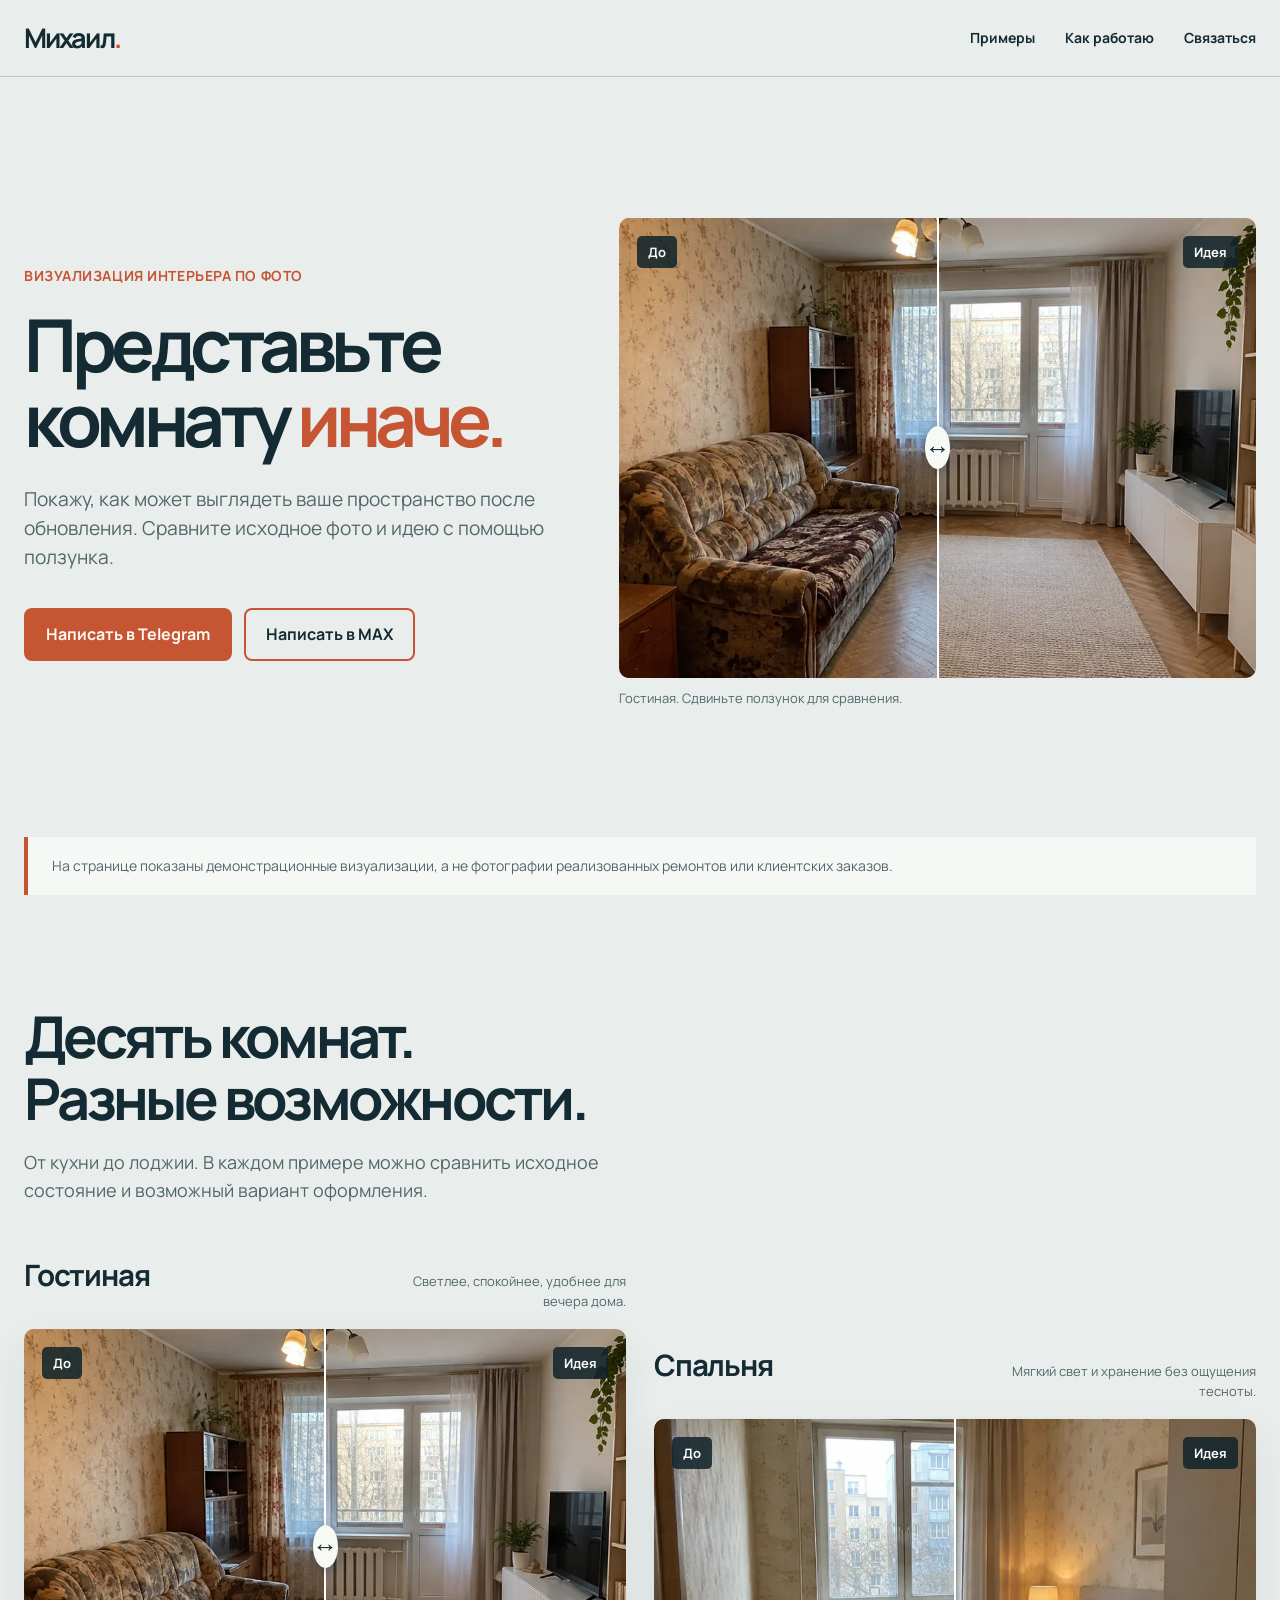
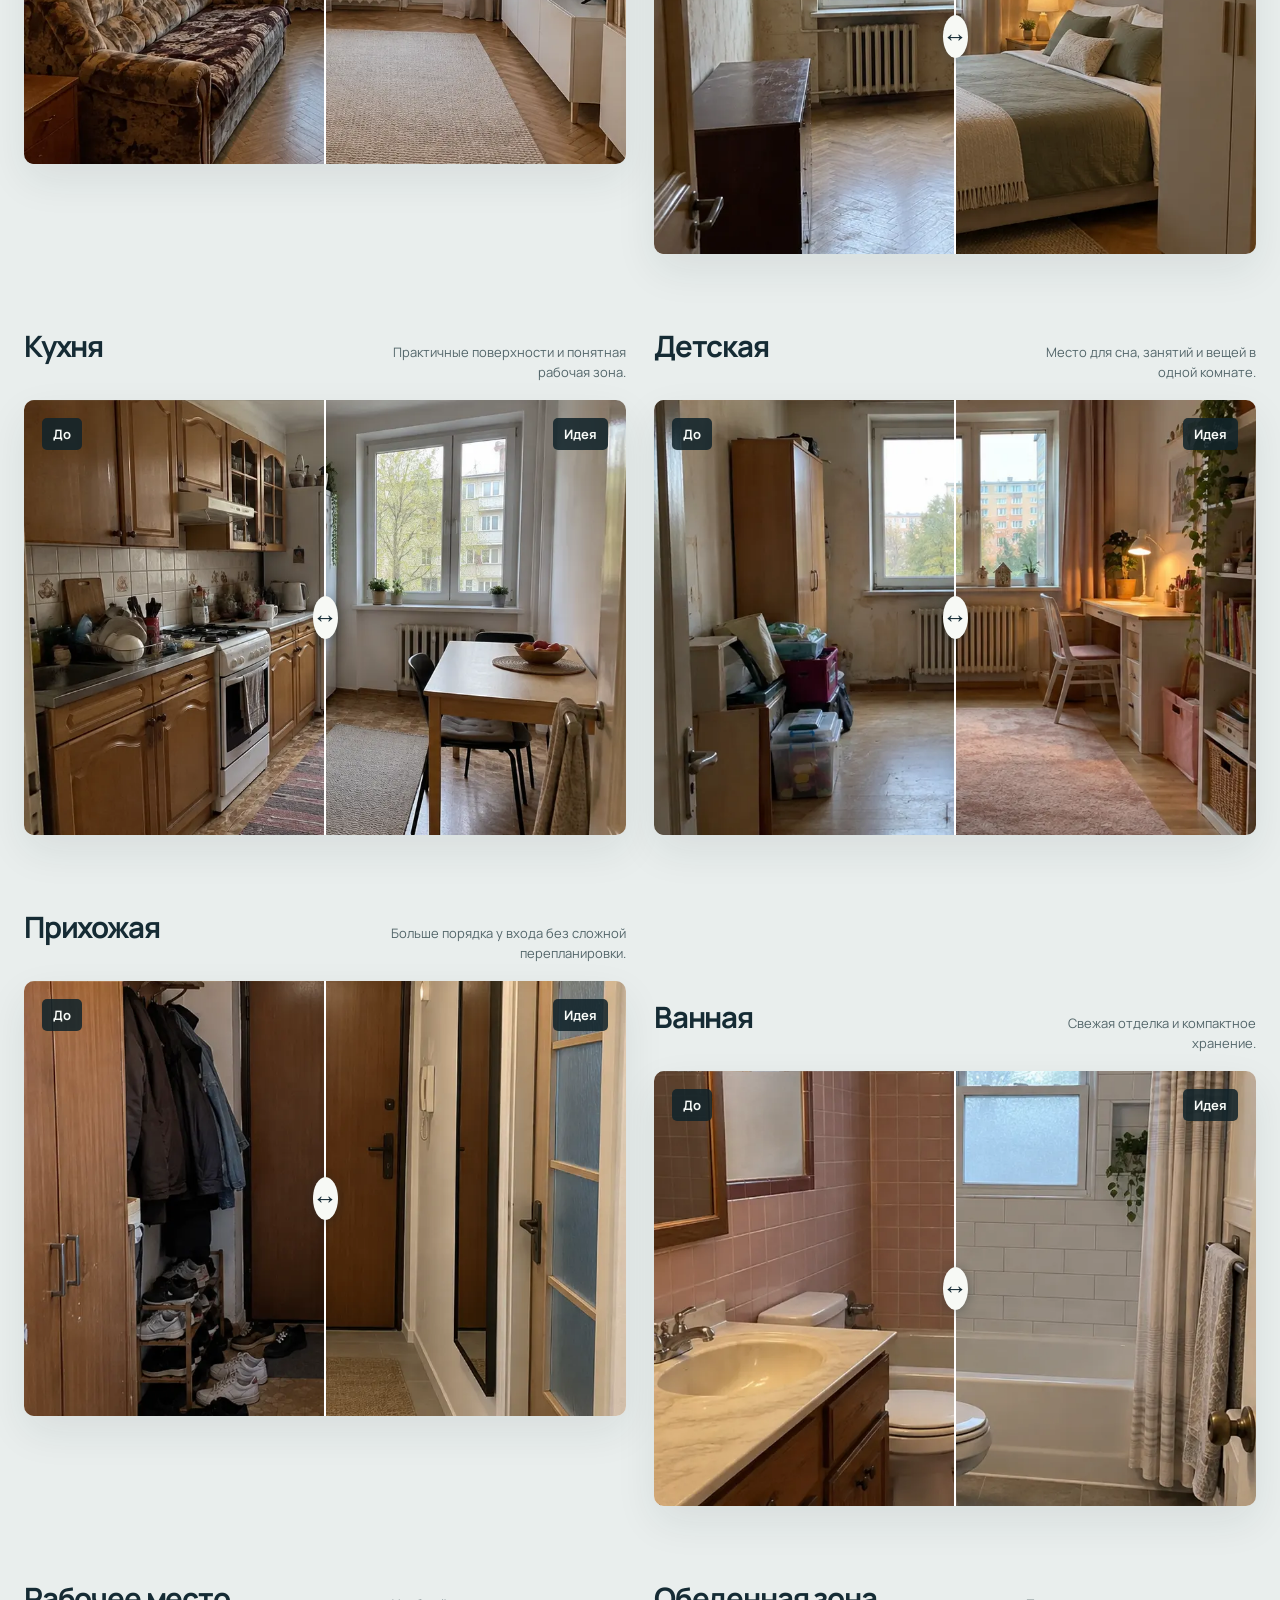
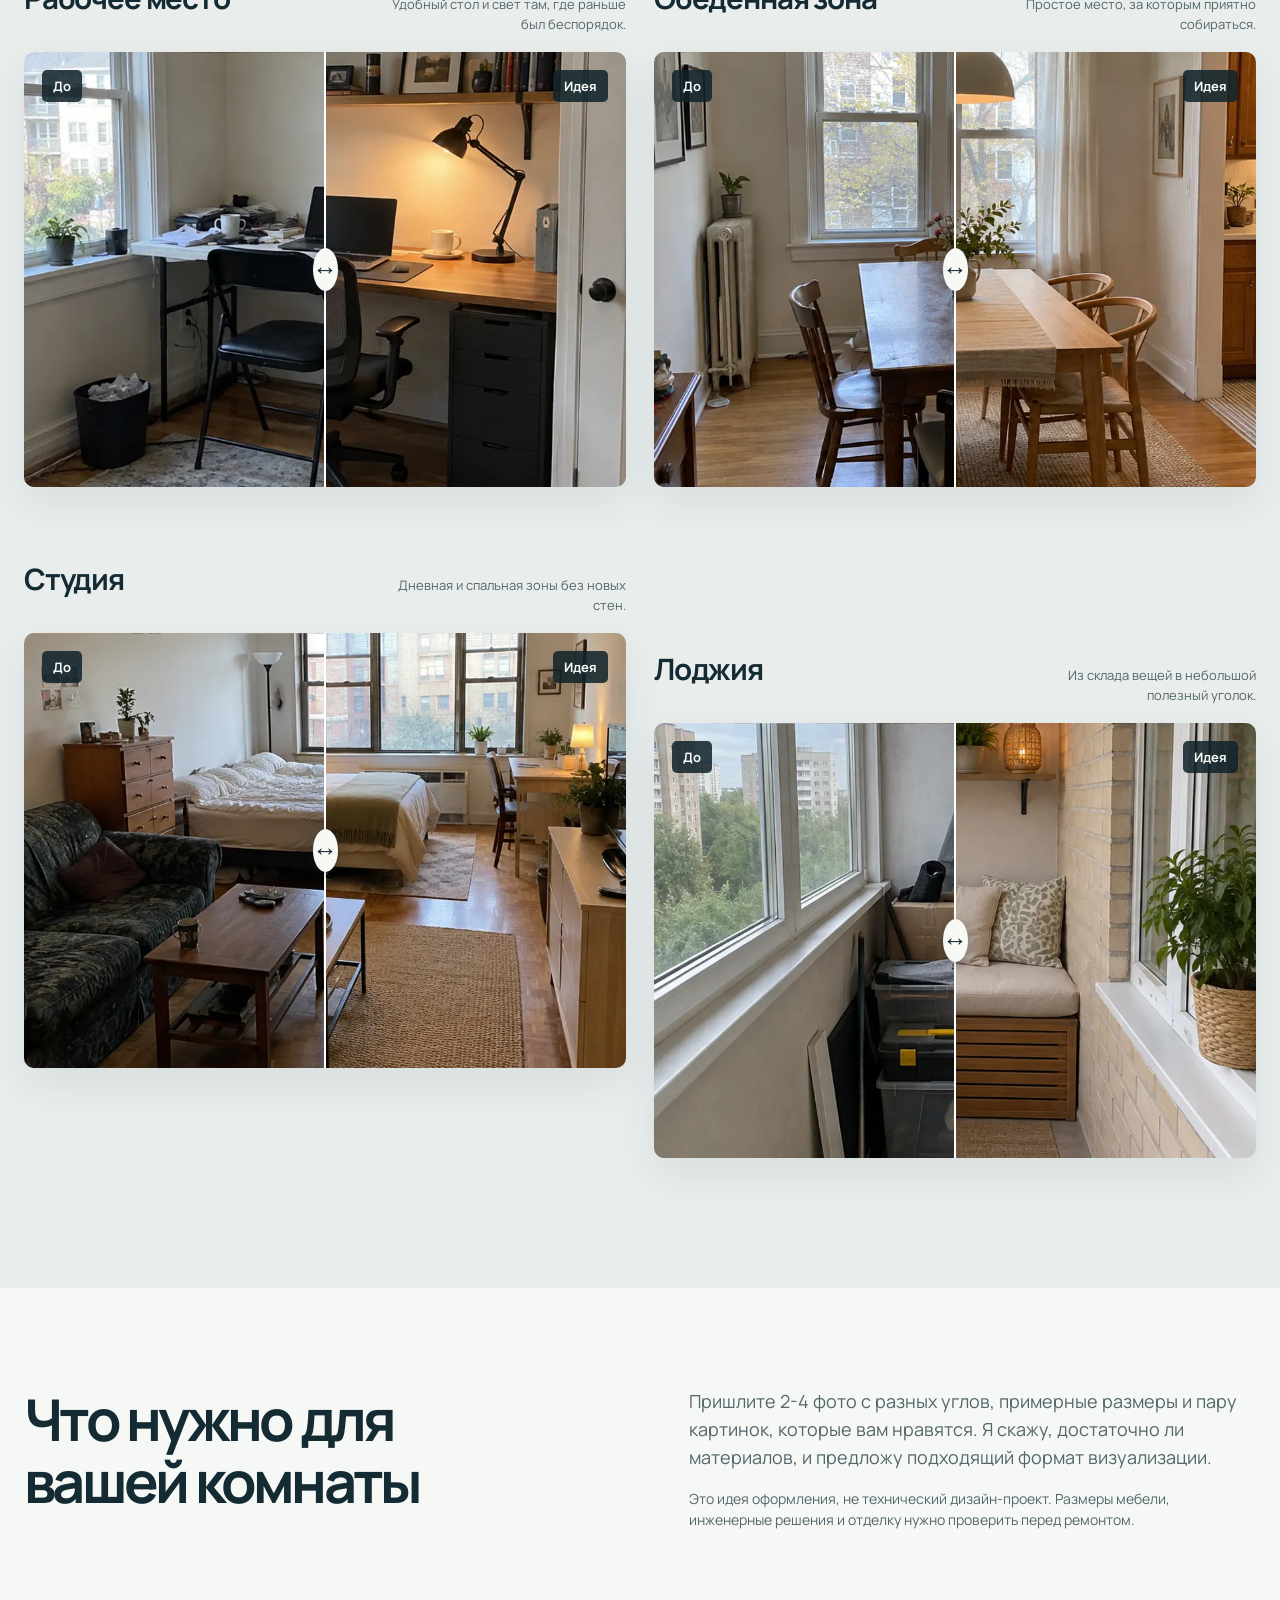
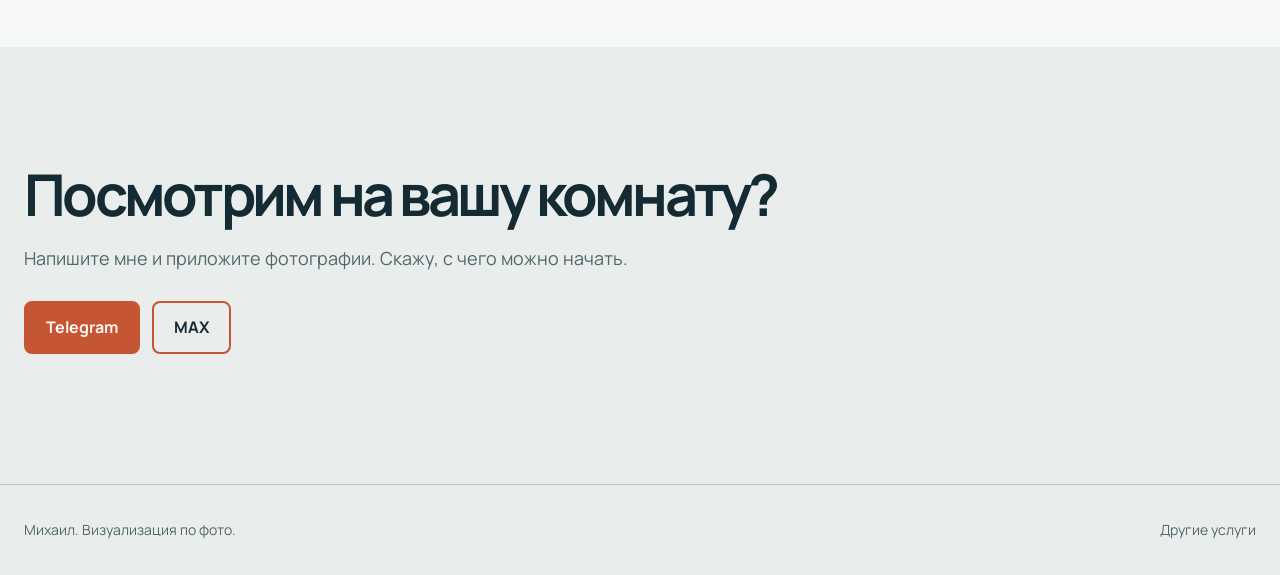
==== interiors/index.html @ 3eee7fa9 "Add interior before-and-after portfolio" ====
<!doctype html>
<html lang="ru">
<head>
  <meta charset="utf-8">
  <meta name="viewport" content="width=device-width, initial-scale=1">
  <meta name="theme-color" content="#e9eeed">
  <meta name="description" content="Демонстрационное портфолио визуализации интерьеров: десять комнат до и после. Идеи ремонта и меблировки по фото. Написать Михаилу в Telegram или MAX.">
  <title>Комната до и после | Интерьерные идеи Михаила</title>
  <link rel="icon" href="../assets/images/favicon.png" type="image/png">
  <link rel="canonical" href="https://mixailalecseevich-glitch.github.io/mihailavi-ru/interiors/">
  <link rel="stylesheet" href="../assets/fonts/manrope.css">
  <link rel="stylesheet" href="style.css">
  <script src="script.js" defer></script>
</head>
<body>
  <a class="skip" href="#gallery">К примерам комнат</a>
  <header class="header">
    <div class="wrap header-inner">
      <a class="wordmark" href="../" aria-label="Михаил, перейти на основной сайт">Михаил<span>.</span></a>
      <nav aria-label="Навигация"><a href="#gallery">Примеры</a><a href="#approach">Как работаю</a><a href="#contact">Связаться</a></nav>
    </div>
  </header>

  <main>
    <section class="hero wrap" aria-labelledby="title">
      <div class="hero-copy">
        <p class="eyebrow">Визуализация интерьера по фото</p>
        <h1 id="title">Представьте комнату <em>иначе.</em></h1>
        <p class="lead">Покажу, как может выглядеть ваше пространство после обновления. Сравните исходное фото и идею с помощью ползунка.</p>
        <div class="actions">
          <a class="button button-primary" href="https://t.me/Mixail_AVITO" target="_blank" rel="noopener noreferrer">Написать в Telegram</a>
          <a class="button button-outline" href="https://max.ru/u/f9LHodD0cOINee3s1_-P0YZuIoNThUuMHRry6sGb1ITDshGQPJgu8Gu2pZQ" target="_blank" rel="noopener noreferrer">Написать в MAX</a>
        </div>
      </div>
      <div class="hero-visual">
        <div class="comparison" data-comparison style="--split:50%">
          <img class="after" src="images/living-after.webp" width="900" height="650" alt="Пример визуализации обновлённой гостиной" fetchpriority="high">
          <img class="before" src="images/living-before.webp" width="900" height="650" alt="Исходный вариант гостиной" fetchpriority="high">
          <span class="image-label label-before" aria-hidden="true">До</span><span class="image-label label-after" aria-hidden="true">Идея</span>
          <span class="divider" aria-hidden="true"><span>↔</span></span>
          <input type="range" min="0" max="100" value="50" aria-label="Сравнить гостиную до и после">
        </div>
        <p class="hero-caption">Гостиная. Сдвиньте ползунок для сравнения.</p>
      </div>
    </section>

    <div class="notice wrap" role="note">На странице показаны демонстрационные визуализации, а не фотографии реализованных ремонтов или клиентских заказов.</div>

    <section class="gallery-section wrap" id="gallery" aria-labelledby="gallery-title">
      <div class="section-intro"><h2 id="gallery-title">Десять комнат.<br>Разные возможности.</h2><p>От кухни до лоджии. В каждом примере можно сравнить исходное состояние и возможный вариант оформления.</p></div>
      <div class="gallery">
        <article class="project"><div class="project-head"><h3>Гостиная</h3><p>Светлее, спокойнее, удобнее для вечера дома.</p></div><div class="comparison" data-comparison style="--split:50%"><img class="after" src="images/living-after.webp" width="900" height="650" alt="Визуализация гостиной после обновления" loading="lazy"><img class="before" src="images/living-before.webp" width="900" height="650" alt="Гостиная до обновления" loading="lazy"><span class="image-label label-before" aria-hidden="true">До</span><span class="image-label label-after" aria-hidden="true">Идея</span><span class="divider" aria-hidden="true"><span>↔</span></span><input type="range" min="0" max="100" value="50" aria-label="Сравнить гостиную до и после"></div></article>
        <article class="project"><div class="project-head"><h3>Спальня</h3><p>Мягкий свет и хранение без ощущения тесноты.</p></div><div class="comparison" data-comparison style="--split:50%"><img class="after" src="images/bedroom-after.webp" width="900" height="650" alt="Визуализация спальни после обновления" loading="lazy"><img class="before" src="images/bedroom-before.webp" width="900" height="650" alt="Спальня до обновления" loading="lazy"><span class="image-label label-before" aria-hidden="true">До</span><span class="image-label label-after" aria-hidden="true">Идея</span><span class="divider" aria-hidden="true"><span>↔</span></span><input type="range" min="0" max="100" value="50" aria-label="Сравнить спальню до и после"></div></article>
        <article class="project"><div class="project-head"><h3>Кухня</h3><p>Практичные поверхности и понятная рабочая зона.</p></div><div class="comparison" data-comparison style="--split:50%"><img class="after" src="images/kitchen-after.webp" width="900" height="650" alt="Визуализация кухни после обновления" loading="lazy"><img class="before" src="images/kitchen-before.webp" width="900" height="650" alt="Кухня до обновления" loading="lazy"><span class="image-label label-before" aria-hidden="true">До</span><span class="image-label label-after" aria-hidden="true">Идея</span><span class="divider" aria-hidden="true"><span>↔</span></span><input type="range" min="0" max="100" value="50" aria-label="Сравнить кухню до и после"></div></article>
        <article class="project"><div class="project-head"><h3>Детская</h3><p>Место для сна, занятий и вещей в одной комнате.</p></div><div class="comparison" data-comparison style="--split:50%"><img class="after" src="images/kids-after.webp" width="900" height="650" alt="Визуализация детской после обновления" loading="lazy"><img class="before" src="images/kids-before.webp" width="900" height="650" alt="Детская до обновления" loading="lazy"><span class="image-label label-before" aria-hidden="true">До</span><span class="image-label label-after" aria-hidden="true">Идея</span><span class="divider" aria-hidden="true"><span>↔</span></span><input type="range" min="0" max="100" value="50" aria-label="Сравнить детскую до и после"></div></article>
        <article class="project"><div class="project-head"><h3>Прихожая</h3><p>Больше порядка у входа без сложной перепланировки.</p></div><div class="comparison" data-comparison style="--split:50%"><img class="after" src="images/hall-after.webp" width="900" height="650" alt="Визуализация прихожей после обновления" loading="lazy"><img class="before" src="images/hall-before.webp" width="900" height="650" alt="Прихожая до обновления" loading="lazy"><span class="image-label label-before" aria-hidden="true">До</span><span class="image-label label-after" aria-hidden="true">Идея</span><span class="divider" aria-hidden="true"><span>↔</span></span><input type="range" min="0" max="100" value="50" aria-label="Сравнить прихожую до и после"></div></article>
        <article class="project"><div class="project-head"><h3>Ванная</h3><p>Свежая отделка и компактное хранение.</p></div><div class="comparison" data-comparison style="--split:50%"><img class="after" src="images/bath-after.webp" width="900" height="650" alt="Визуализация ванной после обновления" loading="lazy"><img class="before" src="images/bath-before.webp" width="900" height="650" alt="Ванная до обновления" loading="lazy"><span class="image-label label-before" aria-hidden="true">До</span><span class="image-label label-after" aria-hidden="true">Идея</span><span class="divider" aria-hidden="true"><span>↔</span></span><input type="range" min="0" max="100" value="50" aria-label="Сравнить ванную до и после"></div></article>
        <article class="project"><div class="project-head"><h3>Рабочее место</h3><p>Удобный стол и свет там, где раньше был беспорядок.</p></div><div class="comparison" data-comparison style="--split:50%"><img class="after" src="images/office-after.webp" width="900" height="650" alt="Визуализация рабочего места после обновления" loading="lazy"><img class="before" src="images/office-before.webp" width="900" height="650" alt="Рабочее место до обновления" loading="lazy"><span class="image-label label-before" aria-hidden="true">До</span><span class="image-label label-after" aria-hidden="true">Идея</span><span class="divider" aria-hidden="true"><span>↔</span></span><input type="range" min="0" max="100" value="50" aria-label="Сравнить рабочее место до и после"></div></article>
        <article class="project"><div class="project-head"><h3>Обеденная зона</h3><p>Простое место, за которым приятно собираться.</p></div><div class="comparison" data-comparison style="--split:50%"><img class="after" src="images/dining-after.webp" width="900" height="650" alt="Визуализация обеденной зоны после обновления" loading="lazy"><img class="before" src="images/dining-before.webp" width="900" height="650" alt="Обеденная зона до обновления" loading="lazy"><span class="image-label label-before" aria-hidden="true">До</span><span class="image-label label-after" aria-hidden="true">Идея</span><span class="divider" aria-hidden="true"><span>↔</span></span><input type="range" min="0" max="100" value="50" aria-label="Сравнить обеденную зону до и после"></div></article>
        <article class="project"><div class="project-head"><h3>Студия</h3><p>Дневная и спальная зоны без новых стен.</p></div><div class="comparison" data-comparison style="--split:50%"><img class="after" src="images/studio-after.webp" width="900" height="650" alt="Визуализация студии после обновления" loading="lazy"><img class="before" src="images/studio-before.webp" width="900" height="650" alt="Студия до обновления" loading="lazy"><span class="image-label label-before" aria-hidden="true">До</span><span class="image-label label-after" aria-hidden="true">Идея</span><span class="divider" aria-hidden="true"><span>↔</span></span><input type="range" min="0" max="100" value="50" aria-label="Сравнить студию до и после"></div></article>
        <article class="project"><div class="project-head"><h3>Лоджия</h3><p>Из склада вещей в небольшой полезный уголок.</p></div><div class="comparison" data-comparison style="--split:50%"><img class="after" src="images/loggia-after.webp" width="900" height="650" alt="Визуализация лоджии после обновления" loading="lazy"><img class="before" src="images/loggia-before.webp" width="900" height="650" alt="Лоджия до обновления" loading="lazy"><span class="image-label label-before" aria-hidden="true">До</span><span class="image-label label-after" aria-hidden="true">Идея</span><span class="divider" aria-hidden="true"><span>↔</span></span><input type="range" min="0" max="100" value="50" aria-label="Сравнить лоджию до и после"></div></article>
      </div>
    </section>

    <section class="approach" id="approach"><div class="wrap approach-inner"><h2>Что нужно для вашей комнаты</h2><p>Пришлите 2-4 фото с разных углов, примерные размеры и пару картинок, которые вам нравятся. Я скажу, достаточно ли материалов, и предложу подходящий формат визуализации.</p><p class="small">Это идея оформления, не технический дизайн-проект. Размеры мебели, инженерные решения и отделку нужно проверить перед ремонтом.</p></div></section>
    <section class="contact wrap" id="contact"><h2>Посмотрим на вашу комнату?</h2><p>Напишите мне и приложите фотографии. Скажу, с чего можно начать.</p><div class="actions"><a class="button button-primary" href="https://t.me/Mixail_AVITO" target="_blank" rel="noopener noreferrer">Telegram</a><a class="button button-outline" href="https://max.ru/u/f9LHodD0cOINee3s1_-P0YZuIoNThUuMHRry6sGb1ITDshGQPJgu8Gu2pZQ" target="_blank" rel="noopener noreferrer">MAX</a></div></section>
  </main>
  <footer class="footer"><div class="wrap footer-inner"><span>Михаил. Визуализация по фото.</span><a href="../">Другие услуги</a></div></footer>
</body>
</html>
---- assets/fonts/manrope.css ----
@font-face{font-family:"Manrope";font-style:normal;font-weight:400;font-display:swap;src:url("manrope-400.ttf") format("truetype")}
@font-face{font-family:"Manrope";font-style:normal;font-weight:500;font-display:swap;src:url("manrope-500.ttf") format("truetype")}
@font-face{font-family:"Manrope";font-style:normal;font-weight:600;font-display:swap;src:url("manrope-600.ttf") format("truetype")}
@font-face{font-family:"Manrope";font-style:normal;font-weight:700;font-display:swap;src:url("manrope-700.ttf") format("truetype")}
@font-face{font-family:"Manrope";font-style:normal;font-weight:800;font-display:swap;src:url("manrope-800.ttf") format("truetype")}
---- interiors/style.css ----
@font-face{font-family:Manrope;src:url('../assets/fonts/manrope-400.ttf') format('truetype');font-weight:400;font-display:swap}
@font-face{font-family:Manrope;src:url('../assets/fonts/manrope-700.ttf') format('truetype');font-weight:700;font-display:swap}
:root{color-scheme:light;--bg:#e9eeed;--surface:#f6f8f6;--ink:#152b34;--muted:#53666a;--accent:#c65533;--line:#b8c8c7;--on-accent:#fff9f3}
@media(prefers-color-scheme:dark){:root{color-scheme:dark;--bg:#18292e;--surface:#24383d;--ink:#f0f5f2;--muted:#bdcdcb;--accent:#e98962;--line:#53686a;--on-accent:#14282d}}
*{box-sizing:border-box}html{scroll-behavior:smooth}body{margin:0;background:var(--bg);color:var(--ink);font:400 16px/1.55 Manrope,'Segoe UI',Arial,sans-serif}a{color:inherit}img{display:block;max-width:100%}.wrap{width:min(100% - 48px,1360px);margin-inline:auto}.skip{position:absolute;left:8px;top:-80px;padding:12px;background:var(--surface);z-index:30}.skip:focus{top:8px}.header{border-bottom:1px solid var(--line)}.header-inner{min-height:76px;display:flex;align-items:center;justify-content:space-between;gap:24px}.wordmark{font-weight:700;font-size:27px;letter-spacing:-.07em;text-decoration:none}.wordmark span{color:var(--accent)}nav{display:flex;gap:30px}nav a{text-decoration:none;font-weight:700;font-size:14px}nav a:hover,.footer a:hover{text-decoration:underline;text-underline-offset:5px}.hero{min-height:min(760px,calc(100dvh - 76px));display:grid;grid-template-columns:minmax(0,.9fr) minmax(0,1.1fr);align-items:center;gap:6%;padding-block:72px 60px}.eyebrow{margin:0 0 20px;color:var(--accent);font-weight:700;font-size:14px;letter-spacing:.04em;text-transform:uppercase}h1,h2,h3,p{margin-top:0}h1{font-size:clamp(48px,5.7vw,88px);line-height:1.03;letter-spacing:-.075em;max-width:780px;margin-bottom:28px}h1 em{font-style:normal;color:var(--accent)}.lead{font-size:clamp(17px,1.5vw,21px);line-height:1.5;max-width:550px;color:var(--muted);margin-bottom:36px}.actions{display:flex;gap:12px;flex-wrap:wrap}.button{min-height:52px;display:inline-flex;align-items:center;justify-content:center;padding:12px 20px;border:2px solid var(--accent);border-radius:8px;text-decoration:none;font-weight:700;white-space:nowrap;transition:transform .2s,background-color .2s}.button:hover{transform:translateY(-2px)}.button:active{transform:translateY(0)}.button-primary{background:var(--accent);color:var(--on-accent)}.button-outline{color:var(--ink);background:transparent}.button-outline:hover{background:var(--surface)}.comparison{position:relative;aspect-ratio:900/650;overflow:hidden;background:var(--surface);border-radius:10px;isolation:isolate}.comparison img{position:absolute;inset:0;width:100%;height:100%;object-fit:cover}.comparison .before{clip-path:inset(0 calc(100% - var(--split)) 0 0)}.image-label{position:absolute;top:18px;padding:6px 11px;border-radius:5px;background:rgba(17,35,42,.86);color:#f8fbf8;font-weight:700;font-size:13px;pointer-events:none}.label-before{left:18px}.label-after{right:18px}.divider{position:absolute;left:var(--split);top:0;bottom:0;width:2px;background:#fff;transform:translateX(-1px);pointer-events:none;display:flex;align-items:center;justify-content:center}.divider span{width:43px;height:43px;border-radius:50%;display:grid;place-items:center;background:#f7f9f5;color:#142a34;box-shadow:0 2px 12px #10232c55;font-size:25px;font-family:Arial}.comparison input{position:absolute;inset:0;width:100%;height:100%;margin:0;opacity:0;cursor:ew-resize}.comparison:focus-within{outline:3px solid var(--accent);outline-offset:3px}.hero-caption{font-size:13px;color:var(--muted);margin:10px 0 0}.notice{padding:18px 24px;background:var(--surface);border-left:4px solid var(--accent);font-size:14px;color:var(--muted)}.gallery-section{padding-block:110px 130px}.section-intro{max-width:720px;margin-bottom:48px}.section-intro h2,.approach h2,.contact h2{font-size:clamp(37px,4.5vw,66px);line-height:1.08;letter-spacing:-.065em;margin-bottom:20px}.section-intro p,.approach p,.contact p{font-size:18px;color:var(--muted);max-width:640px}.gallery{display:grid;grid-template-columns:repeat(2,minmax(0,1fr));gap:70px 28px}.project{min-width:0}.project-head{display:flex;align-items:baseline;justify-content:space-between;gap:15px;margin-bottom:18px}.project h3{font-size:clamp(23px,2.3vw,31px);letter-spacing:-.04em;margin:0}.project p{margin:0;color:var(--muted);font-size:13px;max-width:245px;text-align:right}.project:nth-child(4n+2){margin-top:90px}.project .comparison{box-shadow:0 16px 42px #152b3415}.approach{background:var(--surface);padding-block:100px}.approach-inner{display:grid;grid-template-columns:1fr 1fr;column-gap:8%;align-items:start}.approach h2{grid-row:span 2;max-width:500px}.approach p{margin-bottom:16px}.approach .small{font-size:14px}.contact{padding-block:116px 130px}.contact p{margin-bottom:28px}.footer{border-top:1px solid var(--line)}.footer-inner{min-height:90px;display:flex;justify-content:space-between;align-items:center;gap:16px;color:var(--muted);font-size:14px}.footer a{text-decoration:none}a:focus-visible{outline:3px solid var(--accent);outline-offset:4px}
@media(max-width:900px){.hero{grid-template-columns:1fr;gap:35px;padding-block:55px}.hero-copy{max-width:680px}.gallery{gap:50px 20px}.project-head{display:block}.project p{text-align:left;margin-top:5px}.approach-inner{grid-template-columns:1fr}.approach h2{grid-row:auto}}
@media(max-width:640px){.wrap{width:min(100% - 32px,1360px)}.header-inner{min-height:66px}nav{gap:16px}nav a{font-size:12px}.hero{padding-block:38px 50px;min-height:0}.eyebrow{font-size:11px}.lead{margin-bottom:24px}h1{font-size:clamp(43px,11vw,62px)}.actions{gap:8px}.button{width:100%}.gallery-section{padding-block:78px}.gallery{display:block}.project{margin:0 0 48px}.project:nth-child(4n+2){margin-top:0}.project-head{margin-bottom:13px}.project p{font-size:13px}.image-label{top:10px;font-size:11px}.label-before{left:10px}.label-after{right:10px}.divider span{width:36px;height:36px}.approach{padding-block:70px}.contact{padding-block:78px}.footer-inner{align-items:start;flex-direction:column;justify-content:center;padding-block:20px}}
@media(prefers-reduced-motion:reduce){html{scroll-behavior:auto}.button{transition:none}}
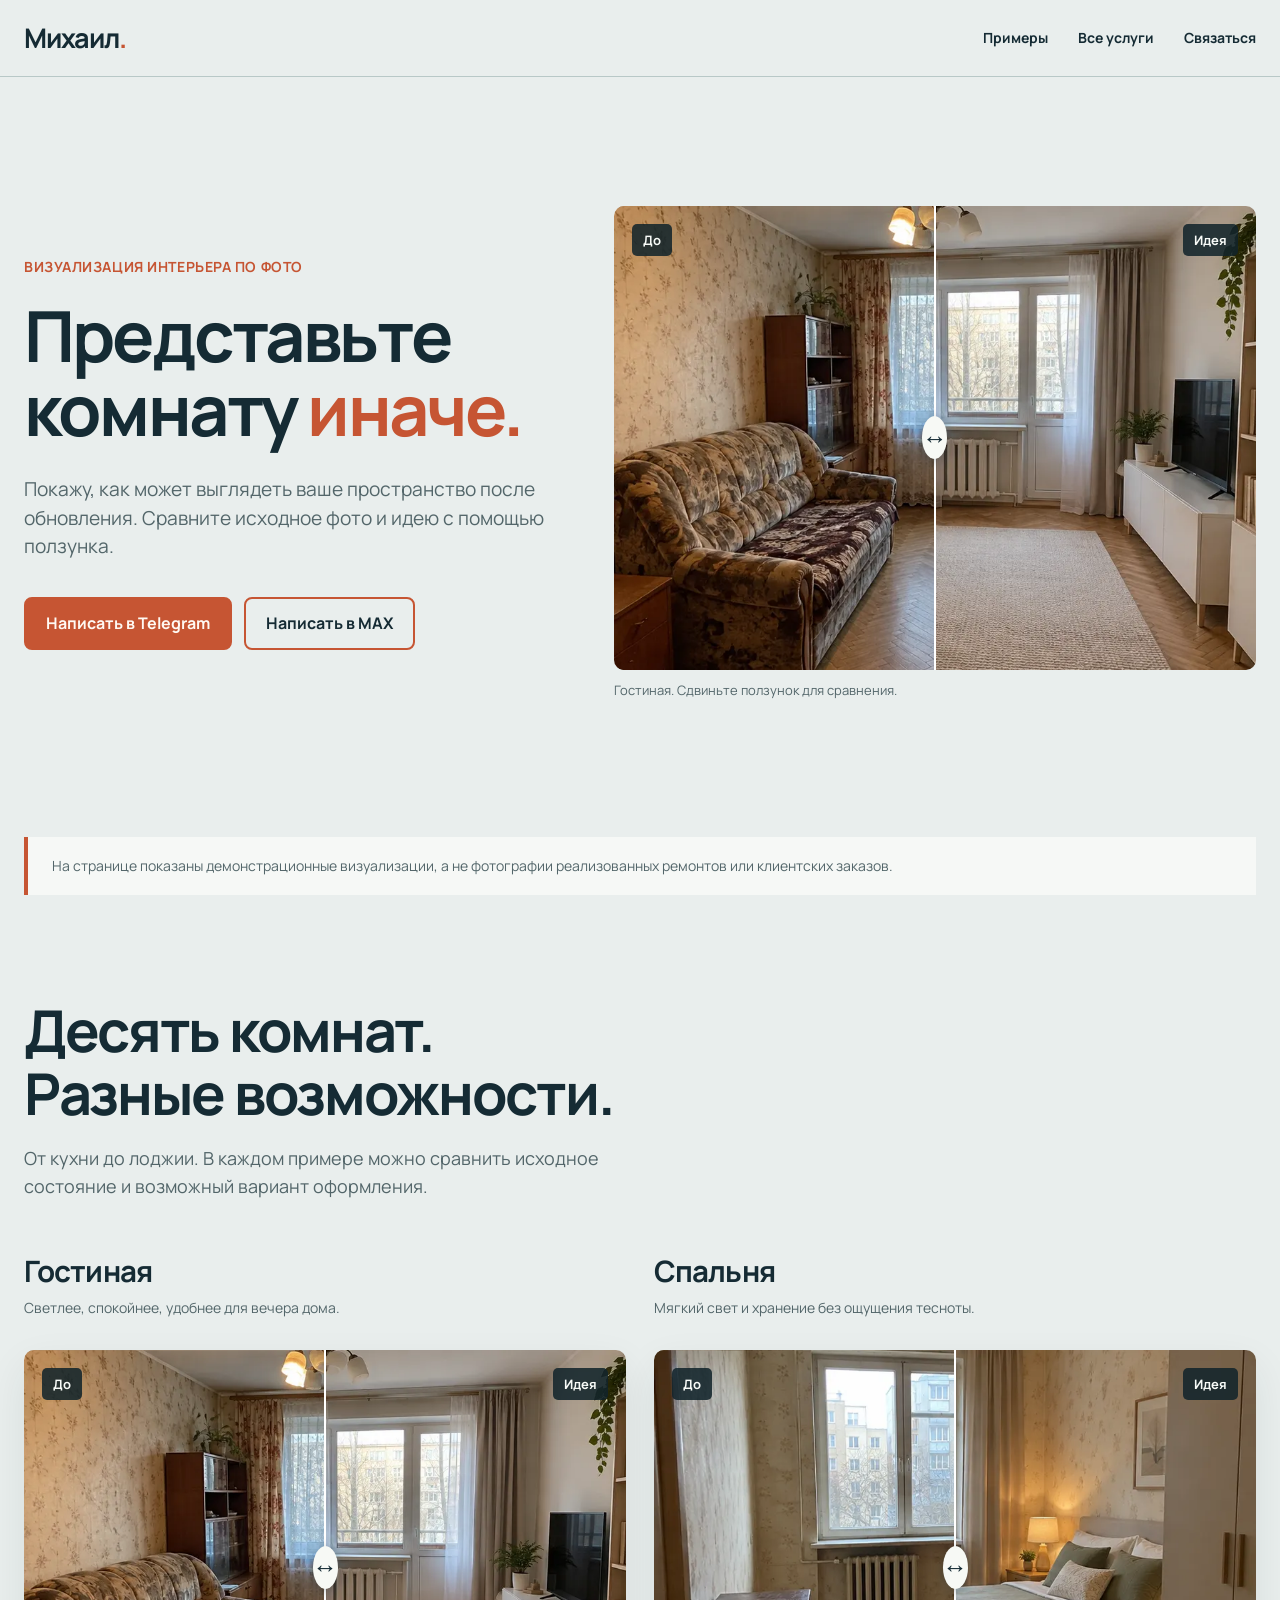
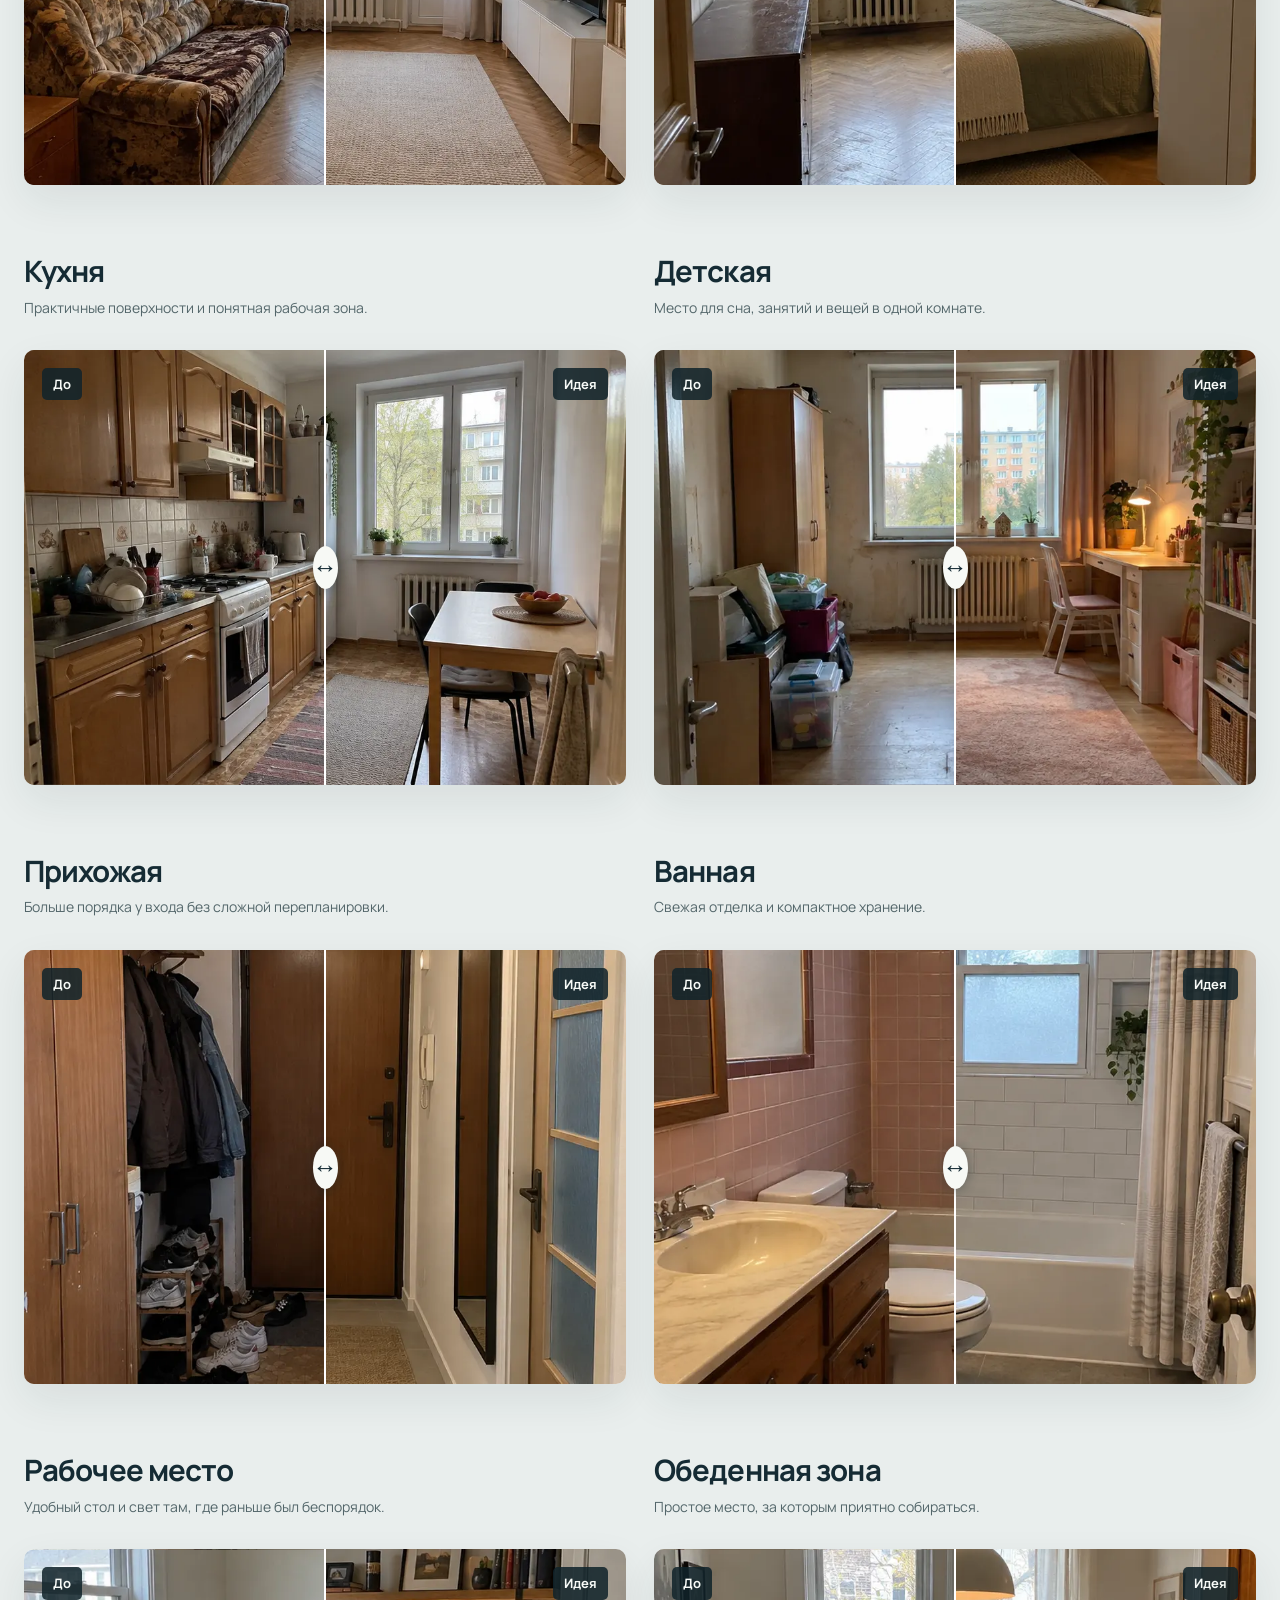
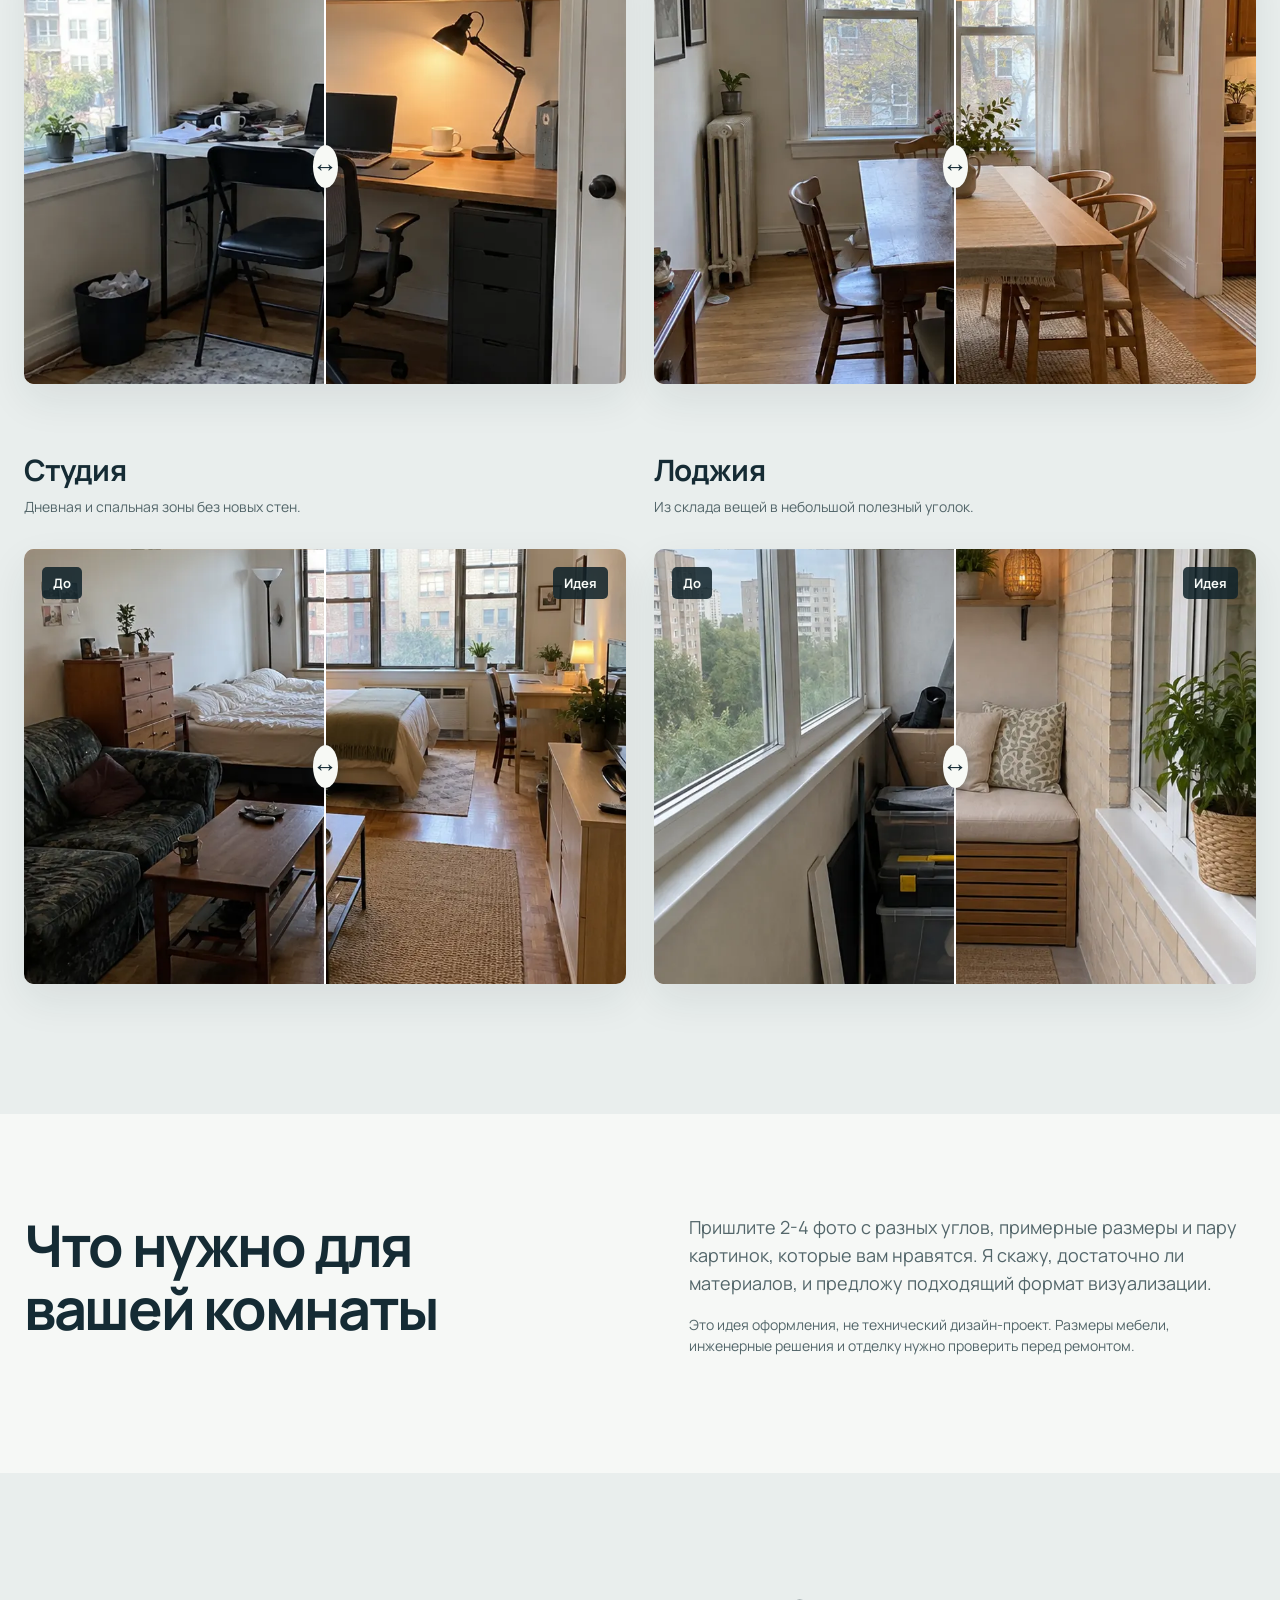
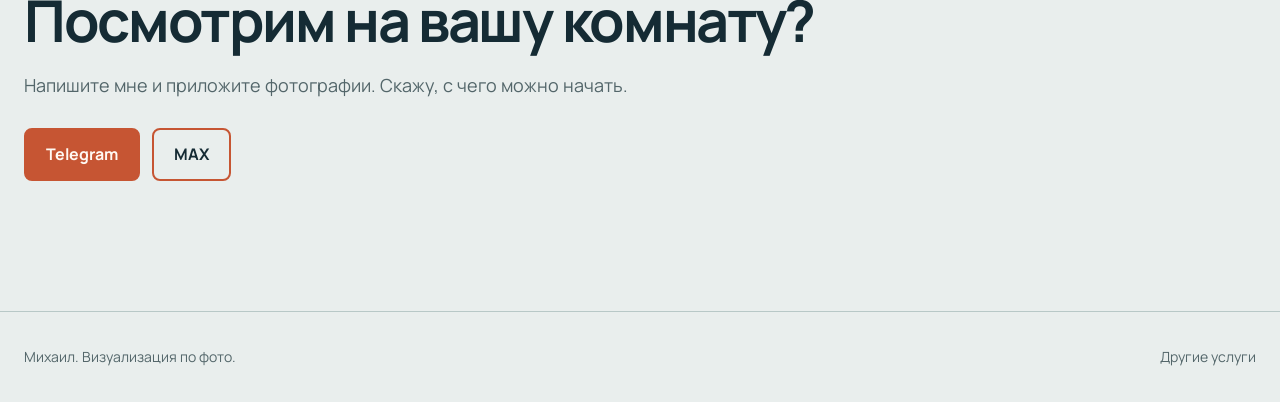
==== commit d3bbc8cb: "Expand portfolio offers and update approved portrait" ====
--- a/interiors/index.html
+++ b/interiors/index.html
@@ -17,7 +17,7 @@
   <header class="header">
     <div class="wrap header-inner">
       <a class="wordmark" href="../" aria-label="Михаил, перейти на основной сайт">Михаил<span>.</span></a>
-      <nav aria-label="Навигация"><a href="#gallery">Примеры</a><a href="#approach">Как работаю</a><a href="#contact">Связаться</a></nav>
+      <nav aria-label="Навигация"><a href="#gallery">Примеры</a><a href="../#offer-catalog">Все услуги</a><a href="#contact">Связаться</a></nav>
     </div>
   </header>
 
--- a/interiors/style.css
+++ b/interiors/style.css
@@ -1,8 +1,14 @@
 @font-face{font-family:Manrope;src:url('../assets/fonts/manrope-400.ttf') format('truetype');font-weight:400;font-display:swap}
 @font-face{font-family:Manrope;src:url('../assets/fonts/manrope-700.ttf') format('truetype');font-weight:700;font-display:swap}
-:root{color-scheme:light;--bg:#e9eeed;--surface:#f6f8f6;--ink:#152b34;--muted:#53666a;--accent:#c65533;--line:#b8c8c7;--on-accent:#fff9f3}
+:root{color-scheme:light;--bg:#e9eeed;--surface:#f6f8f6;--ink:#152b34;--muted:#53666a;--accent:#c65533;--line:#b8c8c7;--on-accent:#fff9f3;--ease-out:cubic-bezier(.22,1,.36,1)}
 @media(prefers-color-scheme:dark){:root{color-scheme:dark;--bg:#18292e;--surface:#24383d;--ink:#f0f5f2;--muted:#bdcdcb;--accent:#e98962;--line:#53686a;--on-accent:#14282d}}
-*{box-sizing:border-box}html{scroll-behavior:smooth}body{margin:0;background:var(--bg);color:var(--ink);font:400 16px/1.55 Manrope,'Segoe UI',Arial,sans-serif}a{color:inherit}img{display:block;max-width:100%}.wrap{width:min(100% - 48px,1360px);margin-inline:auto}.skip{position:absolute;left:8px;top:-80px;padding:12px;background:var(--surface);z-index:30}.skip:focus{top:8px}.header{border-bottom:1px solid var(--line)}.header-inner{min-height:76px;display:flex;align-items:center;justify-content:space-between;gap:24px}.wordmark{font-weight:700;font-size:27px;letter-spacing:-.07em;text-decoration:none}.wordmark span{color:var(--accent)}nav{display:flex;gap:30px}nav a{text-decoration:none;font-weight:700;font-size:14px}nav a:hover,.footer a:hover{text-decoration:underline;text-underline-offset:5px}.hero{min-height:min(760px,calc(100dvh - 76px));display:grid;grid-template-columns:minmax(0,.9fr) minmax(0,1.1fr);align-items:center;gap:6%;padding-block:72px 60px}.eyebrow{margin:0 0 20px;color:var(--accent);font-weight:700;font-size:14px;letter-spacing:.04em;text-transform:uppercase}h1,h2,h3,p{margin-top:0}h1{font-size:clamp(48px,5.7vw,88px);line-height:1.03;letter-spacing:-.075em;max-width:780px;margin-bottom:28px}h1 em{font-style:normal;color:var(--accent)}.lead{font-size:clamp(17px,1.5vw,21px);line-height:1.5;max-width:550px;color:var(--muted);margin-bottom:36px}.actions{display:flex;gap:12px;flex-wrap:wrap}.button{min-height:52px;display:inline-flex;align-items:center;justify-content:center;padding:12px 20px;border:2px solid var(--accent);border-radius:8px;text-decoration:none;font-weight:700;white-space:nowrap;transition:transform .2s,background-color .2s}.button:hover{transform:translateY(-2px)}.button:active{transform:translateY(0)}.button-primary{background:var(--accent);color:var(--on-accent)}.button-outline{color:var(--ink);background:transparent}.button-outline:hover{background:var(--surface)}.comparison{position:relative;aspect-ratio:900/650;overflow:hidden;background:var(--surface);border-radius:10px;isolation:isolate}.comparison img{position:absolute;inset:0;width:100%;height:100%;object-fit:cover}.comparison .before{clip-path:inset(0 calc(100% - var(--split)) 0 0)}.image-label{position:absolute;top:18px;padding:6px 11px;border-radius:5px;background:rgba(17,35,42,.86);color:#f8fbf8;font-weight:700;font-size:13px;pointer-events:none}.label-before{left:18px}.label-after{right:18px}.divider{position:absolute;left:var(--split);top:0;bottom:0;width:2px;background:#fff;transform:translateX(-1px);pointer-events:none;display:flex;align-items:center;justify-content:center}.divider span{width:43px;height:43px;border-radius:50%;display:grid;place-items:center;background:#f7f9f5;color:#142a34;box-shadow:0 2px 12px #10232c55;font-size:25px;font-family:Arial}.comparison input{position:absolute;inset:0;width:100%;height:100%;margin:0;opacity:0;cursor:ew-resize}.comparison:focus-within{outline:3px solid var(--accent);outline-offset:3px}.hero-caption{font-size:13px;color:var(--muted);margin:10px 0 0}.notice{padding:18px 24px;background:var(--surface);border-left:4px solid var(--accent);font-size:14px;color:var(--muted)}.gallery-section{padding-block:110px 130px}.section-intro{max-width:720px;margin-bottom:48px}.section-intro h2,.approach h2,.contact h2{font-size:clamp(37px,4.5vw,66px);line-height:1.08;letter-spacing:-.065em;margin-bottom:20px}.section-intro p,.approach p,.contact p{font-size:18px;color:var(--muted);max-width:640px}.gallery{display:grid;grid-template-columns:repeat(2,minmax(0,1fr));gap:70px 28px}.project{min-width:0}.project-head{display:flex;align-items:baseline;justify-content:space-between;gap:15px;margin-bottom:18px}.project h3{font-size:clamp(23px,2.3vw,31px);letter-spacing:-.04em;margin:0}.project p{margin:0;color:var(--muted);font-size:13px;max-width:245px;text-align:right}.project:nth-child(4n+2){margin-top:90px}.project .comparison{box-shadow:0 16px 42px #152b3415}.approach{background:var(--surface);padding-block:100px}.approach-inner{display:grid;grid-template-columns:1fr 1fr;column-gap:8%;align-items:start}.approach h2{grid-row:span 2;max-width:500px}.approach p{margin-bottom:16px}.approach .small{font-size:14px}.contact{padding-block:116px 130px}.contact p{margin-bottom:28px}.footer{border-top:1px solid var(--line)}.footer-inner{min-height:90px;display:flex;justify-content:space-between;align-items:center;gap:16px;color:var(--muted);font-size:14px}.footer a{text-decoration:none}a:focus-visible{outline:3px solid var(--accent);outline-offset:4px}
-@media(max-width:900px){.hero{grid-template-columns:1fr;gap:35px;padding-block:55px}.hero-copy{max-width:680px}.gallery{gap:50px 20px}.project-head{display:block}.project p{text-align:left;margin-top:5px}.approach-inner{grid-template-columns:1fr}.approach h2{grid-row:auto}}
-@media(max-width:640px){.wrap{width:min(100% - 32px,1360px)}.header-inner{min-height:66px}nav{gap:16px}nav a{font-size:12px}.hero{padding-block:38px 50px;min-height:0}.eyebrow{font-size:11px}.lead{margin-bottom:24px}h1{font-size:clamp(43px,11vw,62px)}.actions{gap:8px}.button{width:100%}.gallery-section{padding-block:78px}.gallery{display:block}.project{margin:0 0 48px}.project:nth-child(4n+2){margin-top:0}.project-head{margin-bottom:13px}.project p{font-size:13px}.image-label{top:10px;font-size:11px}.label-before{left:10px}.label-after{right:10px}.divider span{width:36px;height:36px}.approach{padding-block:70px}.contact{padding-block:78px}.footer-inner{align-items:start;flex-direction:column;justify-content:center;padding-block:20px}}
-@media(prefers-reduced-motion:reduce){html{scroll-behavior:auto}.button{transition:none}}
+*{box-sizing:border-box}html{scroll-behavior:smooth}body{margin:0;background:var(--bg);color:var(--ink);font:400 16px/1.55 Manrope,'Segoe UI',Arial,sans-serif}::selection{background:var(--accent);color:var(--on-accent)}a{color:inherit}img{display:block;max-width:100%}h1,h2,h3,p{margin-top:0}.wrap{width:min(100% - 48px,1360px);margin-inline:auto}.skip{position:absolute;left:8px;top:-80px;padding:12px;background:var(--surface);z-index:30}.skip:focus{top:8px}
+.header{border-bottom:1px solid var(--line)}.header-inner{min-height:76px;display:flex;align-items:center;justify-content:space-between;gap:24px}.wordmark{font-weight:700;font-size:27px;letter-spacing:-.04em;text-decoration:none}.wordmark span{color:var(--accent)}nav{display:flex;gap:30px}nav a{text-decoration:none;font-weight:700;font-size:14px}nav a:hover,.footer a:hover{text-decoration:underline;text-underline-offset:5px}
+.hero{min-height:min(760px,calc(100dvh - 76px));display:grid;grid-template-columns:minmax(0,.9fr) minmax(0,1.1fr);align-items:center;gap:clamp(32px,5vw,80px);padding-block:72px 80px}.hero-copy{min-width:0;animation:arrive .7s var(--ease-out) both}.eyebrow{margin:0 0 20px;color:var(--accent);font-weight:700;font-size:14px;letter-spacing:.04em;text-transform:uppercase}h1{font-size:clamp(48px,5.5vw,84px);line-height:1.06;letter-spacing:-.04em;max-width:780px;margin-bottom:28px}h1 em{font-style:normal;color:var(--accent)}.lead{font-size:clamp(17px,1.5vw,21px);line-height:1.5;max-width:550px;color:var(--muted);margin-bottom:36px}.actions{display:flex;gap:12px;flex-wrap:wrap}.button{min-height:52px;display:inline-flex;align-items:center;justify-content:center;padding:12px 20px;border:2px solid var(--accent);border-radius:8px;text-decoration:none;font-weight:700;white-space:nowrap;transition:transform .22s var(--ease-out),background-color .22s ease}.button:hover{transform:translateY(-2px)}.button:active{transform:translateY(0)}.button-primary{background:var(--accent);color:var(--on-accent)}.button-outline{color:var(--ink);background:transparent}.button-outline:hover{background:var(--surface)}.hero-visual{min-width:0;transform:translate3d(0,var(--parallax-y,0px),0);animation:arrive .85s .1s var(--ease-out) both}
+.comparison{position:relative;aspect-ratio:900/650;overflow:hidden;background:var(--surface);border-radius:10px;isolation:isolate}.comparison img{position:absolute;inset:0;width:100%;height:100%;object-fit:cover}.comparison .before{clip-path:inset(0 calc(100% - var(--split)) 0 0)}.image-label{position:absolute;top:18px;padding:6px 11px;border-radius:5px;background:rgba(17,35,42,.86);color:#f8fbf8;font-weight:700;font-size:13px;pointer-events:none}.label-before{left:18px}.label-after{right:18px}.divider{position:absolute;left:var(--split);top:0;bottom:0;width:2px;background:#fff;transform:translateX(-1px);pointer-events:none;display:flex;align-items:center;justify-content:center}.divider span{width:43px;height:43px;border-radius:50%;display:grid;place-items:center;background:#f7f9f5;color:#142a34;box-shadow:0 2px 12px #10232c55;font-size:25px;font-family:Arial,sans-serif}.comparison input{position:absolute;inset:0;width:100%;height:100%;margin:0;opacity:0;cursor:ew-resize}.comparison:focus-within{outline:3px solid var(--accent);outline-offset:3px}.hero-caption{font-size:13px;color:var(--muted);margin:10px 0 0}.notice{padding:18px 24px;background:var(--surface);border-left:4px solid var(--accent);font-size:14px;color:var(--muted)}
+.gallery-section{padding-block:104px 130px}.section-intro{max-width:720px;margin-bottom:48px}.section-intro h2,.approach h2,.contact h2{font-size:clamp(37px,4.5vw,66px);line-height:1.1;letter-spacing:-.04em;margin-bottom:20px}.section-intro p,.approach p,.contact p{font-size:18px;color:var(--muted);max-width:640px}.gallery{display:grid;grid-template-columns:repeat(2,minmax(0,1fr));column-gap:28px;row-gap:64px;align-items:start}.project{min-width:0}.project-head{min-height:86px;margin-bottom:15px}.project h3{font-size:clamp(23px,2.3vw,31px);letter-spacing:-.03em;margin:0 0 3px}.project p{margin:0;color:var(--muted);font-size:14px;line-height:1.45}.project .comparison{box-shadow:0 16px 42px #152b3415;transition:transform .35s var(--ease-out),box-shadow .35s var(--ease-out)}@media(hover:hover){.project:hover .comparison{transform:translateY(-4px);box-shadow:0 22px 44px #152b3420}}
+.approach{background:var(--surface);padding-block:100px}.approach-inner{display:grid;grid-template-columns:1fr 1fr;column-gap:8%;align-items:start}.approach h2{grid-row:span 2;max-width:500px}.approach p{margin-bottom:16px}.approach .small{font-size:14px}.contact{padding-block:116px 130px}.contact p{margin-bottom:28px}.footer{border-top:1px solid var(--line)}.footer-inner{min-height:90px;display:flex;justify-content:space-between;align-items:center;gap:16px;color:var(--muted);font-size:14px}.footer a{text-decoration:none}a:focus-visible{outline:3px solid var(--accent);outline-offset:4px}
+@keyframes arrive{from{opacity:0;translate:0 14px}to{opacity:1;translate:0 0}}
+@media(max-width:1080px){.hero{grid-template-columns:1fr;gap:35px;padding-block:55px 70px;min-height:0}.hero-copy{max-width:780px}.gallery{grid-template-columns:1fr;max-width:820px;margin-inline:auto;row-gap:52px}.project-head{min-height:0}.approach-inner{grid-template-columns:1fr}.approach h2{grid-row:auto}}
+@media(max-width:640px){.wrap{width:min(100% - 32px,1360px)}.header-inner{min-height:66px}nav{gap:14px}nav a{font-size:12px}.hero{padding-block:38px 55px}.eyebrow{font-size:11px}.lead{margin-bottom:24px}h1{font-size:clamp(42px,10.5vw,62px)}.actions{gap:8px}.button{width:100%}.notice{padding:15px 17px}.gallery-section{padding-block:78px}.gallery{row-gap:46px}.project-head{margin-bottom:13px}.project p{font-size:13px}.image-label{top:10px;font-size:11px}.label-before{left:10px}.label-after{right:10px}.divider span{width:36px;height:36px}.approach{padding-block:70px}.contact{padding-block:78px}.footer-inner{align-items:start;flex-direction:column;justify-content:center;padding-block:20px}}
+@media(prefers-reduced-motion:reduce){html{scroll-behavior:auto}.hero-copy,.hero-visual{animation:none;transform:none}.button,.project .comparison{transition:none}.button:hover,.project:hover .comparison{transform:none}}
